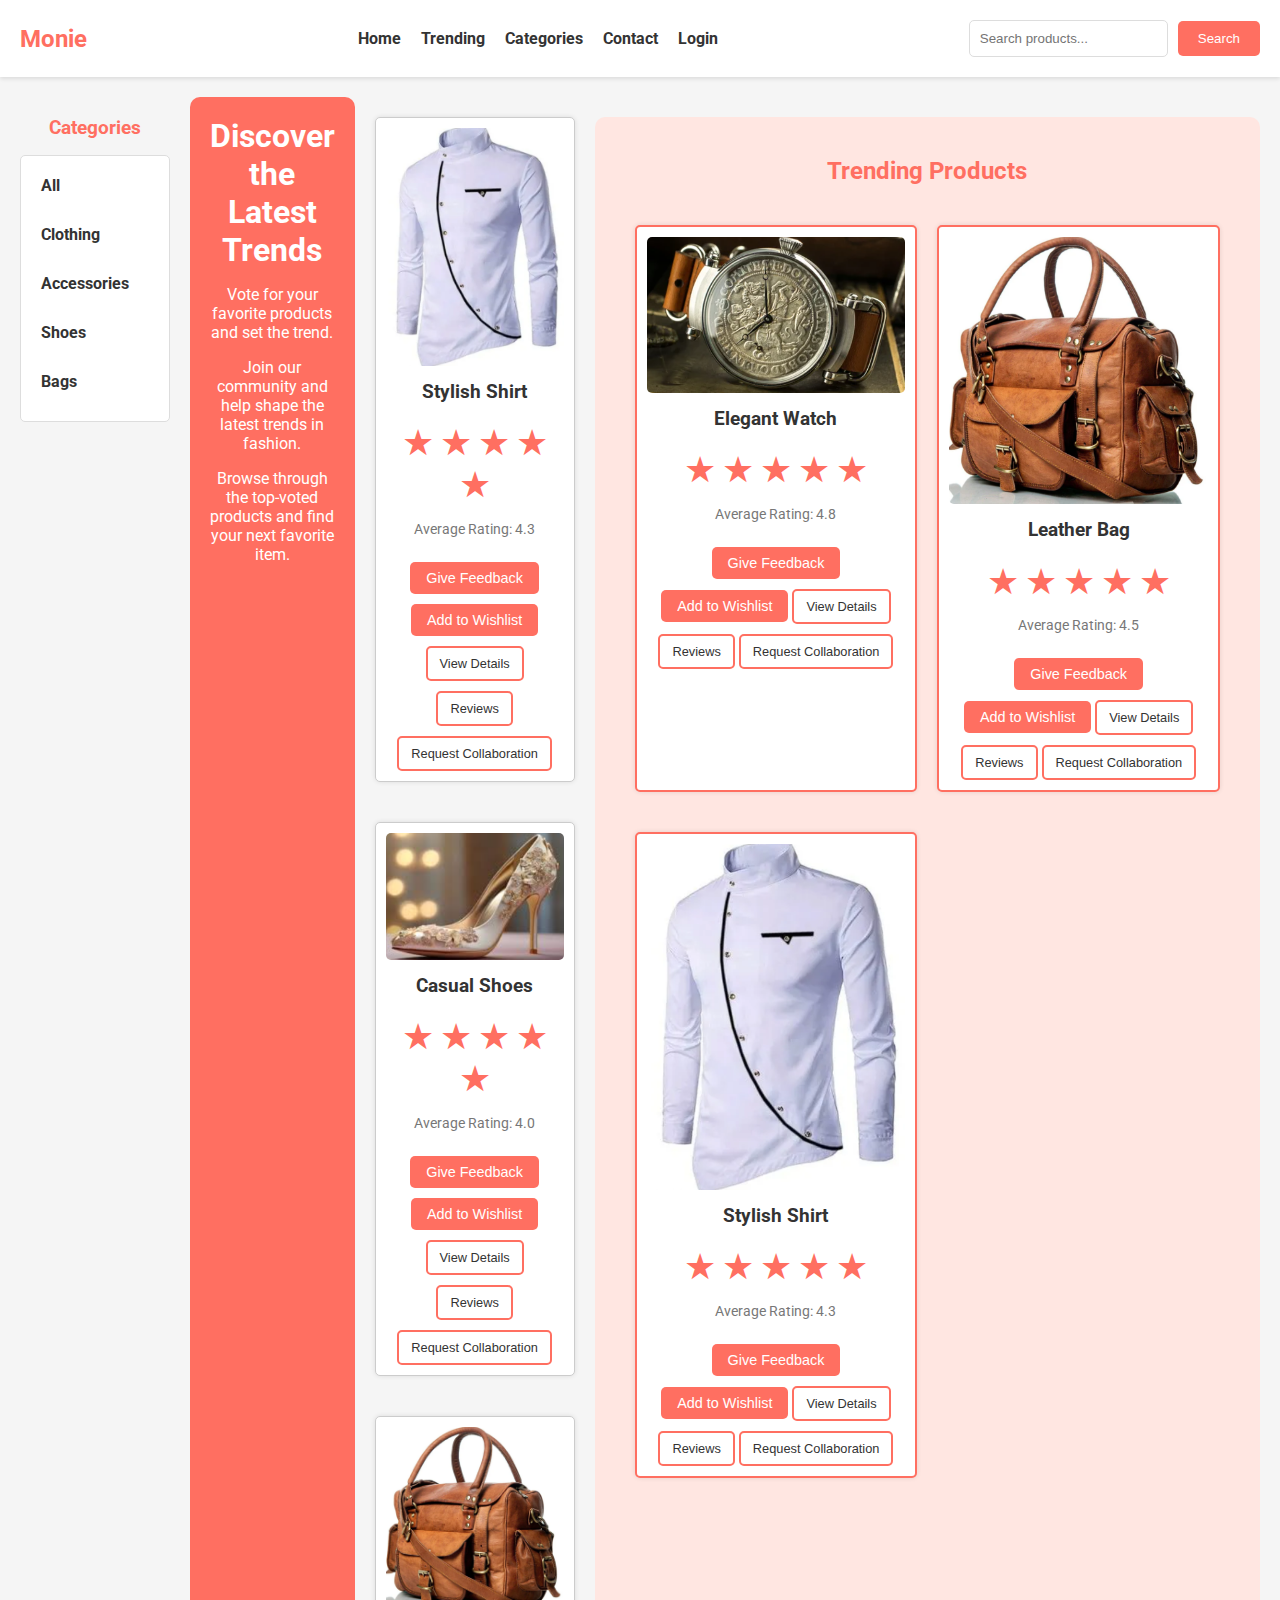
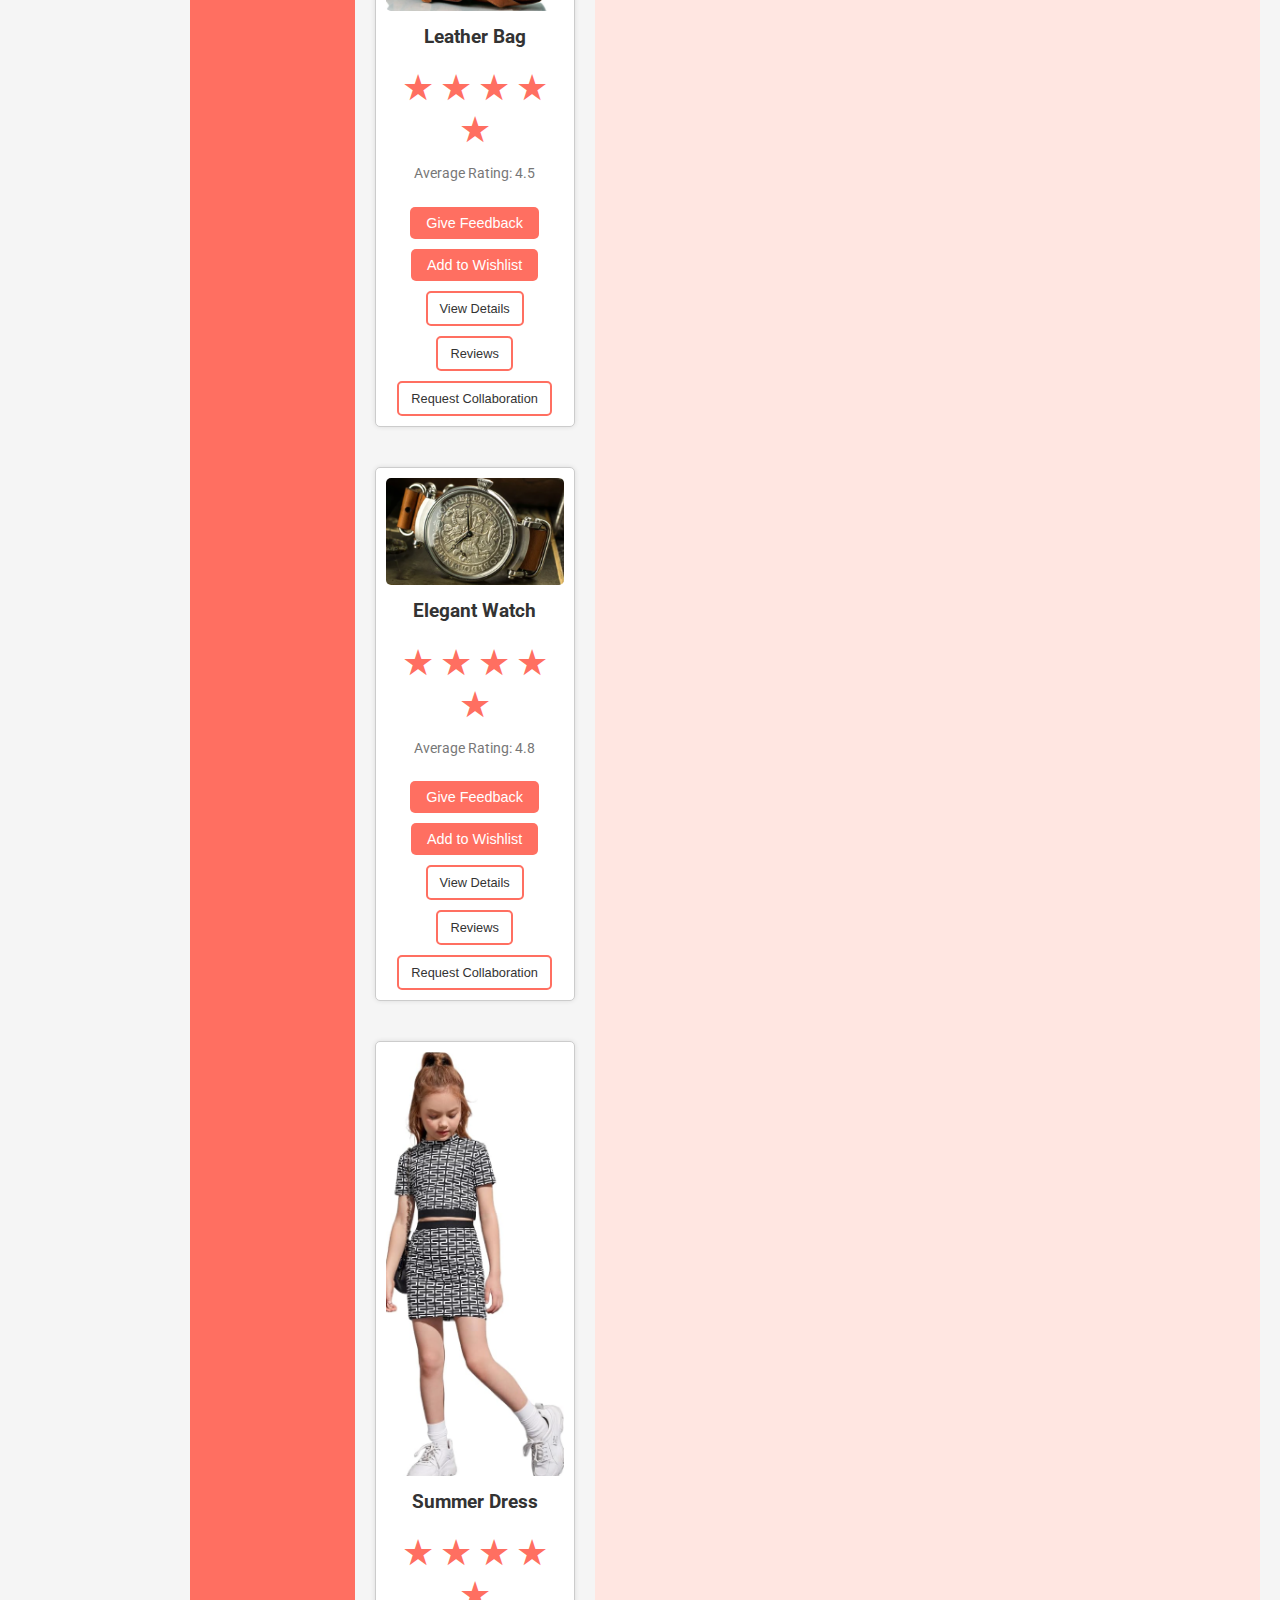
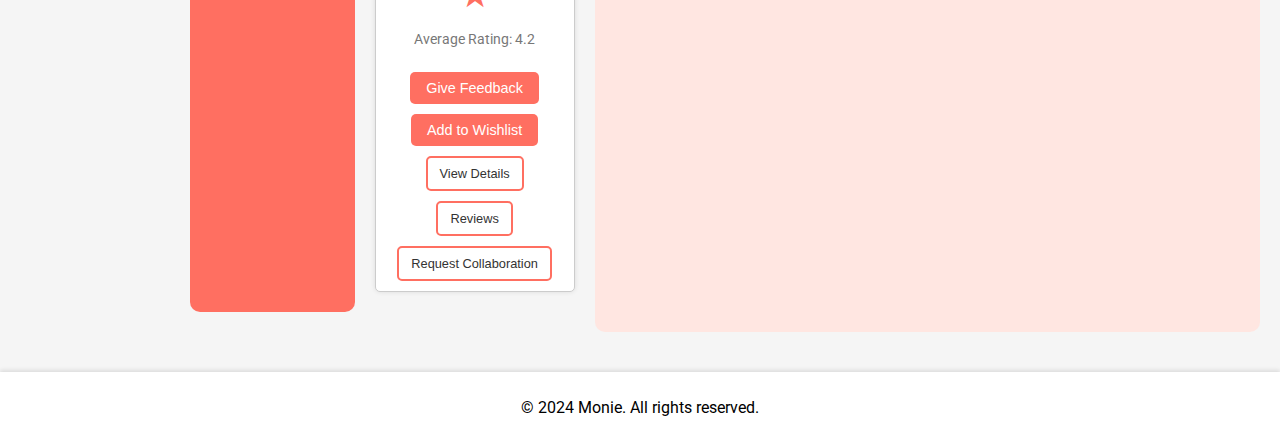
==== index.html @ 7e324d11 "Add files via upload" ====
<!DOCTYPE html>
<html lang="en">
<head>
    <meta charset="UTF-8">
    <meta name="viewport" content="width=device-width, initial-scale=1.0">
    <title>Trend Setting Platform</title>
    <link rel="stylesheet" href="styles.css">
    <link href="https://fonts.googleapis.com/css2?family=Roboto:wght@400;700&display=swap" rel="stylesheet">
</head>
<body>
    <header>
        <div class="logo">Monie</div>
        <nav>
            <ul>
                <li><a href="#">Home</a></li>
                <li><a href="#">Trending</a></li>
                <li><a href="#">Categories</a></li>
                <li><a href="#">Contact</a></li>
                <li><a href="#" id="login">Login</a></li>
            </ul>
        </nav>
        <div class="search-bar">
            <input type="text" placeholder="Search products...">
            <button class="search-btn">Search</button>
        </div>
    </header>
    <main>
        <aside>
            <h3>Categories</h3>
            <ul class="categories">
                <li><a href="#" data-category="all">All</a></li>
                <li><a href="#" data-category="clothing">Clothing</a></li>
                <li><a href="#" data-category="accessories">Accessories</a></li>
                <li><a href="#" data-category="shoes">Shoes</a></li>
                <li><a href="#" data-category="bags">Bags</a></li>
            </ul>
        </aside>
        <section class="hero">
            <h1>Discover the Latest Trends</h1>
            <p>Vote for your favorite products and set the trend.</p>
            <p>Join our community and help shape the latest trends in fashion.</p>
            <p>Browse through the top-voted products and find your next favorite item.</p>
        </section>
        <section class="products">
            <!-- Product cards will be dynamically inserted here -->
        </section>
        <section class="trending">
            <h2>Trending Products</h2>
            <div class="trending-products">
                <!-- Trending products will be dynamically inserted here -->
            </div>
        </section>
    </main>
    <footer>
        <p>&copy; 2024 Monie. All rights reserved.</p>
    </footer>
    <div class="overlay" id="collaborationOverlay">
        <div class="modal">
            <span class="close" id="closeModal">&times;</span>
            <h2>Request Collaboration</h2>
            <form id="collaborationForm">
                <label for="collaborationName">Your Name:</label>
                <input type="text" id="collaborationName" name="collaborationName" required>
                <label for="collaborationMessage">Message:</label>
                <textarea id="collaborationMessage" name="collaborationMessage" rows="4" required></textarea>
                <button type="submit" class="submit-btn">Submit</button>
            </form>
        </div>
    </div>
    <script src="script.js"></script>
</body>
</html>
---- styles.css ----
/* Updated CSS with white background for specific buttons */

body {
    font-family: 'Roboto', sans-serif;
    background-color: #f5f5f5;
    margin: 0;
    padding: 0;
    display: flex;
    flex-direction: column;
    min-height: 100vh;
}

header {
    background-color: #fff;
    padding: 20px;
    box-shadow: 0 2px 4px rgba(0,0,0,0.1);
    display: flex;
    justify-content: space-between;
    align-items: center;
}

.logo {
    font-size: 1.5em;
    font-weight: bold;
    color: #ff6f61; /* Myntra primary color */
}

nav ul {
    list-style: none;
    margin: 0;
    padding: 0;
    display: flex;
}

nav li {
    margin-left: 20px;
}

nav a {
    text-decoration: none;
    color: #333;
    font-weight: bold;
    transition: color 0.3s;
}

nav a:hover {
    color: #ff6f61; /* Myntra primary color on hover */
}

.search-bar {
    display: flex;
    align-items: center;
}

.search-bar input {
    padding: 10px;
    border: 1px solid #ddd;
    border-radius: 5px;
    margin-right: 10px;
}

.search-bar .search-btn {
    background-color: #ff6f61; /* Myntra primary color */
    color: #fff;
    border: none;
    padding: 10px 20px;
    border-radius: 5px;
    cursor: pointer;
}

.search-bar .search-btn:hover {
    background-color: #ff4e3a; /* Darker shade of primary color */
}

main {
    display: flex;
    flex: 1;
    padding: 20px;
}

aside {
    width: 200px;
    margin-right: 20px;
}

aside h3 {
    font-size: 1.2em;
    margin-bottom: 10px;
    text-align: center;
    color: #ff6f61; /* Myntra primary color */
}

.categories {
    list-style: none;
    padding: 0;
    border: 1px solid #ddd;
    border-radius: 5px;
    background-color: #fff;
    padding: 10px;
}

.categories li {
    margin-bottom: 10px;
}

.categories a {
    text-decoration: none;
    color: #333;
    font-weight: bold;
    display: block;
    padding: 10px;
    border-radius: 5px;
    transition: background-color 0.3s, color 0.3s;
}

.categories a:hover {
    background-color: #ff6f61; /* Myntra primary color */
    color: #fff;
}

.hero {
    background-color: #ff6f61; /* Myntra primary color */
    color: #fff;
    text-align: center;
    padding: 20px;
    border-radius: 10px;
    margin-bottom: 20px;
    flex: 1;
}

.hero h1 {
    margin: 0;
    font-size: 2em;
}

.products, .trending-products {
    display: grid;
    grid-template-columns: repeat(auto-fill, minmax(200px, 1fr));
    gap: 20px;
    flex: 1;
    padding: 20px;
}

.product-card {
    background-color: #fff;
    padding: 20px;
    border-radius: 10px;
    box-shadow: 0 2px 4px rgba(0,0,0,0.1);
    text-align: center;
    transition: transform 0.2s;
    position: relative;
}

.product-card:hover {
    transform: translateY(-5px);
}

.product-card img {
    width: 100%;
    height: auto;
    border-radius: 10px;
}

.stars span {
    font-size: 1.5em;
    color: #ff6f61; /* Myntra primary color */
    cursor: pointer;
}

.stars span:hover,
.stars span:hover ~ span {
    color: #ff4e3a; /* Darker shade of primary color */
}

.feedback-btn,
.wishlist-btn {
    background-color: #ff6f61; /* Myntra primary color */
    color: #fff;
    border: none;
    padding: 10px 20px;
    border-radius: 5px;
    cursor: pointer;
    font-size: 0.9em; /* Adjusted font size */
    margin-top: 10px;
}

.feedback-btn:hover,
.wishlist-btn:hover {
    background-color: #ff4e3a; /* Darker shade of primary color */
}

.feedback-section {
    display: none;
    margin-top: 10px;
}

.feedback-section textarea {
    width: 100%;
    padding: 10px;
    border-radius: 5px;
    border: 1px solid #ddd;
    margin-bottom: 10px;
}

.submit-feedback-btn {
    background-color: #ff6f61; /* Myntra primary color */
    color: #fff;
    border: none;
    padding: 10px 20px;
    border-radius: 5px;
    cursor: pointer;
}

.submit-feedback-btn:hover {
    background-color: #ff4e3a; /* Darker shade of primary color */
}

footer {
    background-color: #fff;
    padding: 10px 20px;
    text-align: center;
    box-shadow: 0 -2px 4px rgba(0,0,0,0.1);
    margin-top: 20px;
}

.product-detail,
.review-section {
    display: none;
    margin-top: 20px;
}

.product-detail p,
.review-section p {
    text-align: left;
    color: #333;
    padding: 10px;
    border: 1px solid #ddd;
    border-radius: 5px;
    background: #f5f5f5;
}

.product-detail .close,
.review-section .close {
    background: #ff6f61; /* Myntra primary color */
    color: #fff;
    border: none;
    padding: 5px 10px;
    border-radius: 5px;
    cursor: pointer;
    margin-bottom: 10px;
    float: right;
}

.trending {
    background-color: #ffe6e1;
    border-radius: 10px;
    padding: 20px;
    margin-top: 20px;
}

.trending h2 {
    text-align: center;
    color: #ff6f61; /* Myntra primary color */
    margin-bottom: 20px;
}

.trending-products .product-card {
    border: 2px solid #ff6f61; /* Myntra primary color */
}

.overlay {
    display: none;
    position: fixed;
    top: 0;
    left: 0;
    width: 100%;
    height: 100%;
    background-color: rgba(0, 0, 0, 0.5);
    z-index: 1000;
    justify-content: center;
    align-items: center;
}

.modal {
    background-color: #fff;
    padding: 20px;
    border-radius: 10px;
    box-shadow: 0 0 10px rgba(0, 0, 0, 0.1);
    max-width: 500px;
    width: 100%;
    position: relative;
    text-align: center;
}

.modal h2 {
    color: #ff6f61; /* Myntra primary color */
    margin-bottom: 20px;
}

.modal form {
    display: grid;
    gap: 10px;
}

.modal label {
    font-weight: bold;
    margin-bottom: 5px;
}

.modal input,
.modal textarea {
    width: calc(100% - 20px);
    padding: 10px;
    border-radius: 5px;
    border: 1px solid #ddd;
    font-size: 1em;
}

.modal .submit-btn {
    background-color: #ff6f61; /* Myntra primary color */
    color: #fff;
    border: none;
    padding: 10px 20px;
    border-radius: 5px;
    cursor: pointer;
    font-size: 1em;
    transition: background-color 0.3s ease;
}

.modal .submit-btn:hover {
    background-color: #ff4e3a; /* Darker shade of primary color */
}

.modal .close {
    position: absolute;
    top: 10px;
    right: 10px;
    font-size: 1.5em;
    color: #888;
    cursor: pointer;
}

.modal .close:hover {
    color: #333;
}

.product-card {
    border: 1px solid #ccc;
    padding: 10px;
    margin-bottom: 20px;
    border-radius: 5px;
    box-shadow: 0 0 5px rgba(0, 0, 0, 0.1);
    background-color: #fff;
    text-align: center;
}

.product-card img {
    max-width: 100%;
    border-radius: 5px;
}

.product-card h3 {
    margin-top: 10px;
    font-size: 1.2em;
    color: #333;
}

.product-card .stars {
    margin: 10px 0;
    font-size: 1.5em;
}

.product-card .votes {
    font-size: 0.9em;
    color: #777;
}

.product-card .feedback-btn,
.product-card .wishlist-btn {
    background-color: #ff6f61; /* Myntra primary color */
    color: #fff;
    border: none;
    padding: 8px 16px;
    margin-top: 10px;
    border-radius: 5px;
    cursor: pointer;
    font-size: 0.9em; /* Adjusted font size */
    transition: background-color 0.3s ease;
}

.product-card .feedback-btn:hover,
.product-card .wishlist-btn:hover {
    background-color: #ff4e3a; /* Darker shade of primary color */
}

.product-card .details-btn,
.product-card .review-btn,
.product-card .request-collaboration-btn {
    background-color: #fff; /* White background */
    color: #333; /* Dark text color */
    border: 2px solid #ff6f61; /* Myntra primary color */
    padding: 8px 12px;
    margin-top: 10px;
    border-radius: 5px;
    cursor: pointer;
    font-size: 0.8em;
    transition: background-color 0.3s ease, color 0.3s ease;
}

.product-card .details-btn:hover,
.product-card .review-btn:hover,
.product-card .request-collaboration-btn:hover {
    background-color: #ff6f61; /* Myntra primary color on hover */
    color: #fff; /* White text color on hover */
}
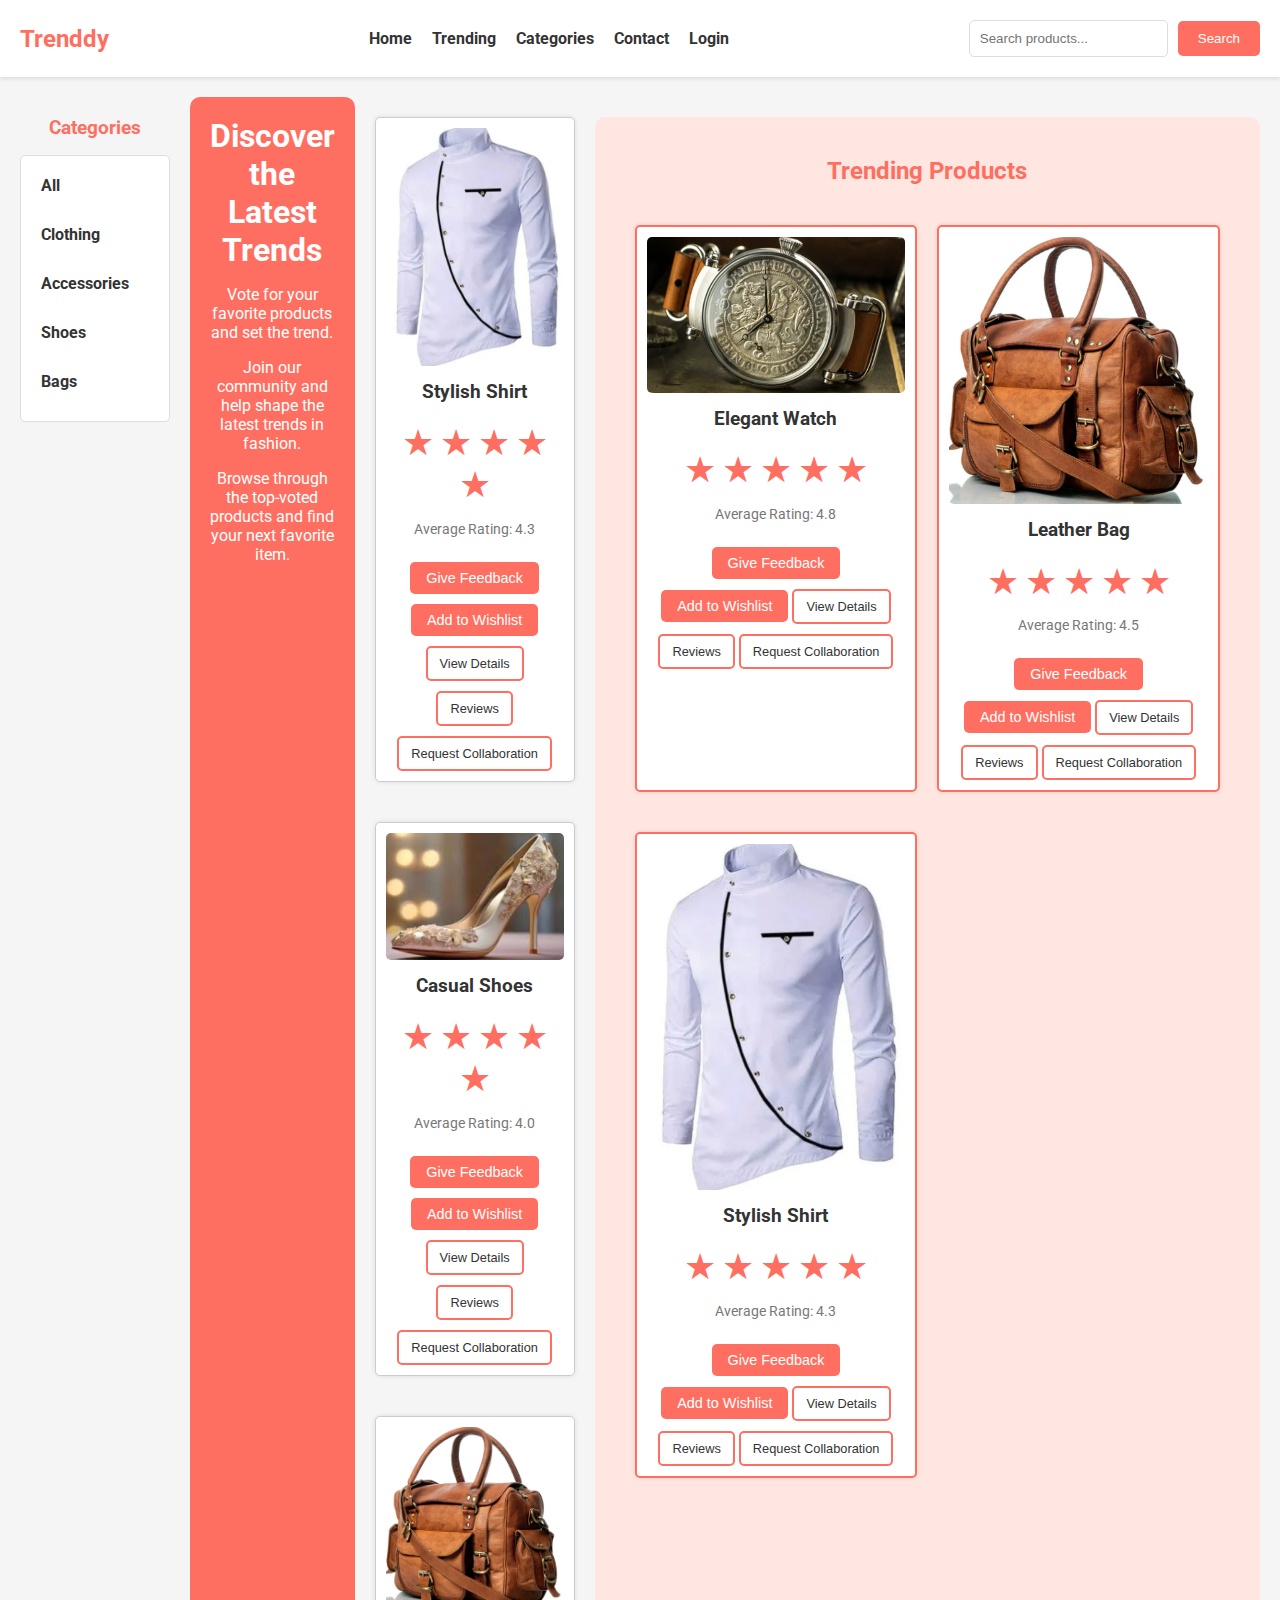
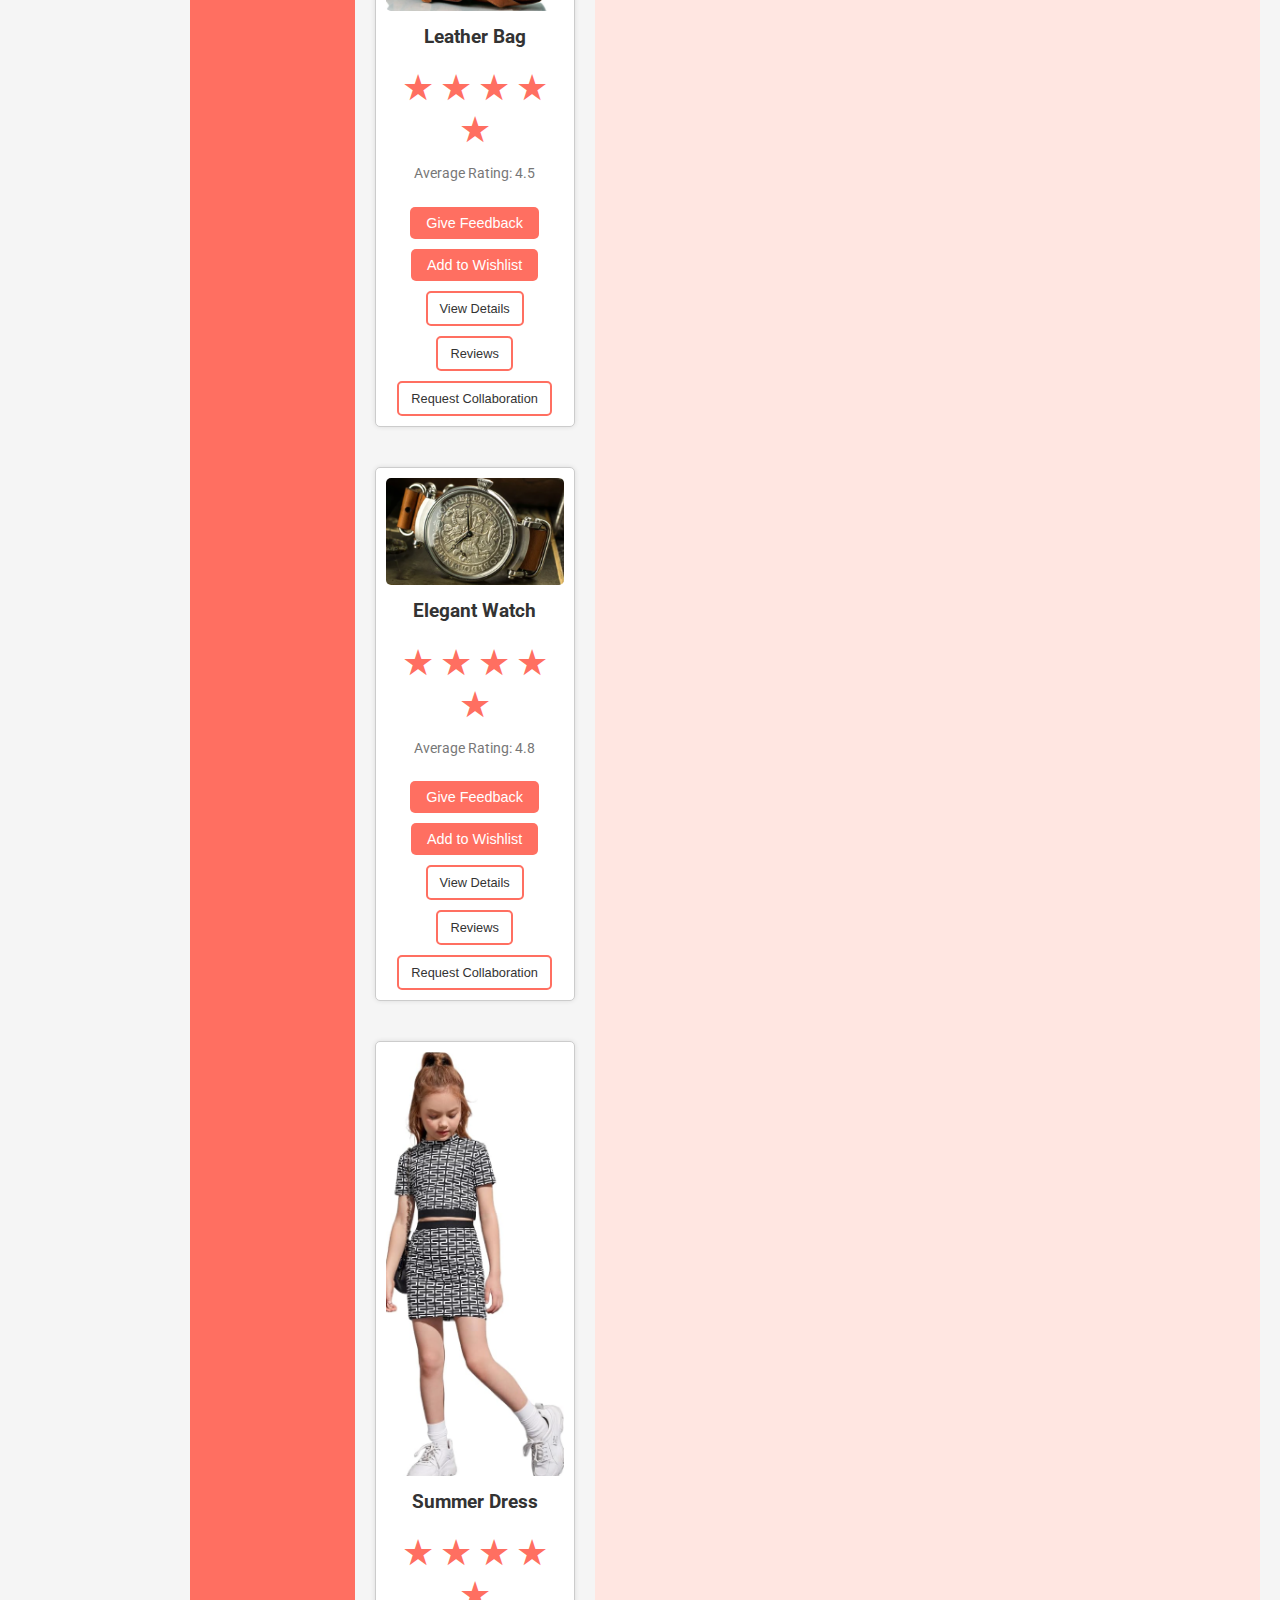
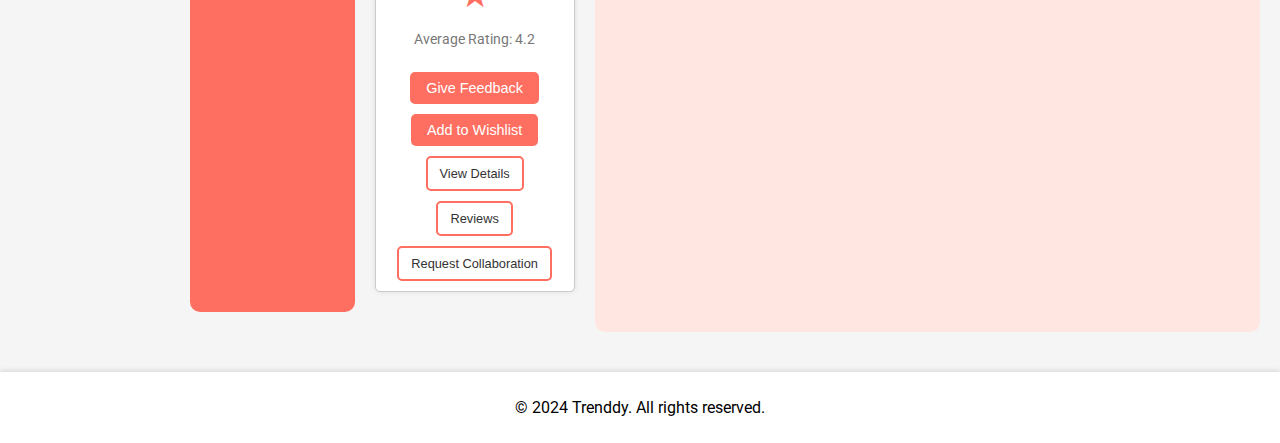
==== commit 7d6683cf: "Update index.html" ====
--- a/index.html
+++ b/index.html
@@ -9,7 +9,7 @@
 </head>
 <body>
     <header>
-        <div class="logo">Monie</div>
+        <div class="logo">Trenddy</div>
         <nav>
             <ul>
                 <li><a href="#">Home</a></li>
@@ -52,7 +52,7 @@
         </section>
     </main>
     <footer>
-        <p>&copy; 2024 Monie. All rights reserved.</p>
+        <p>&copy; 2024 Trenddy. All rights reserved.</p>
     </footer>
     <div class="overlay" id="collaborationOverlay">
         <div class="modal">
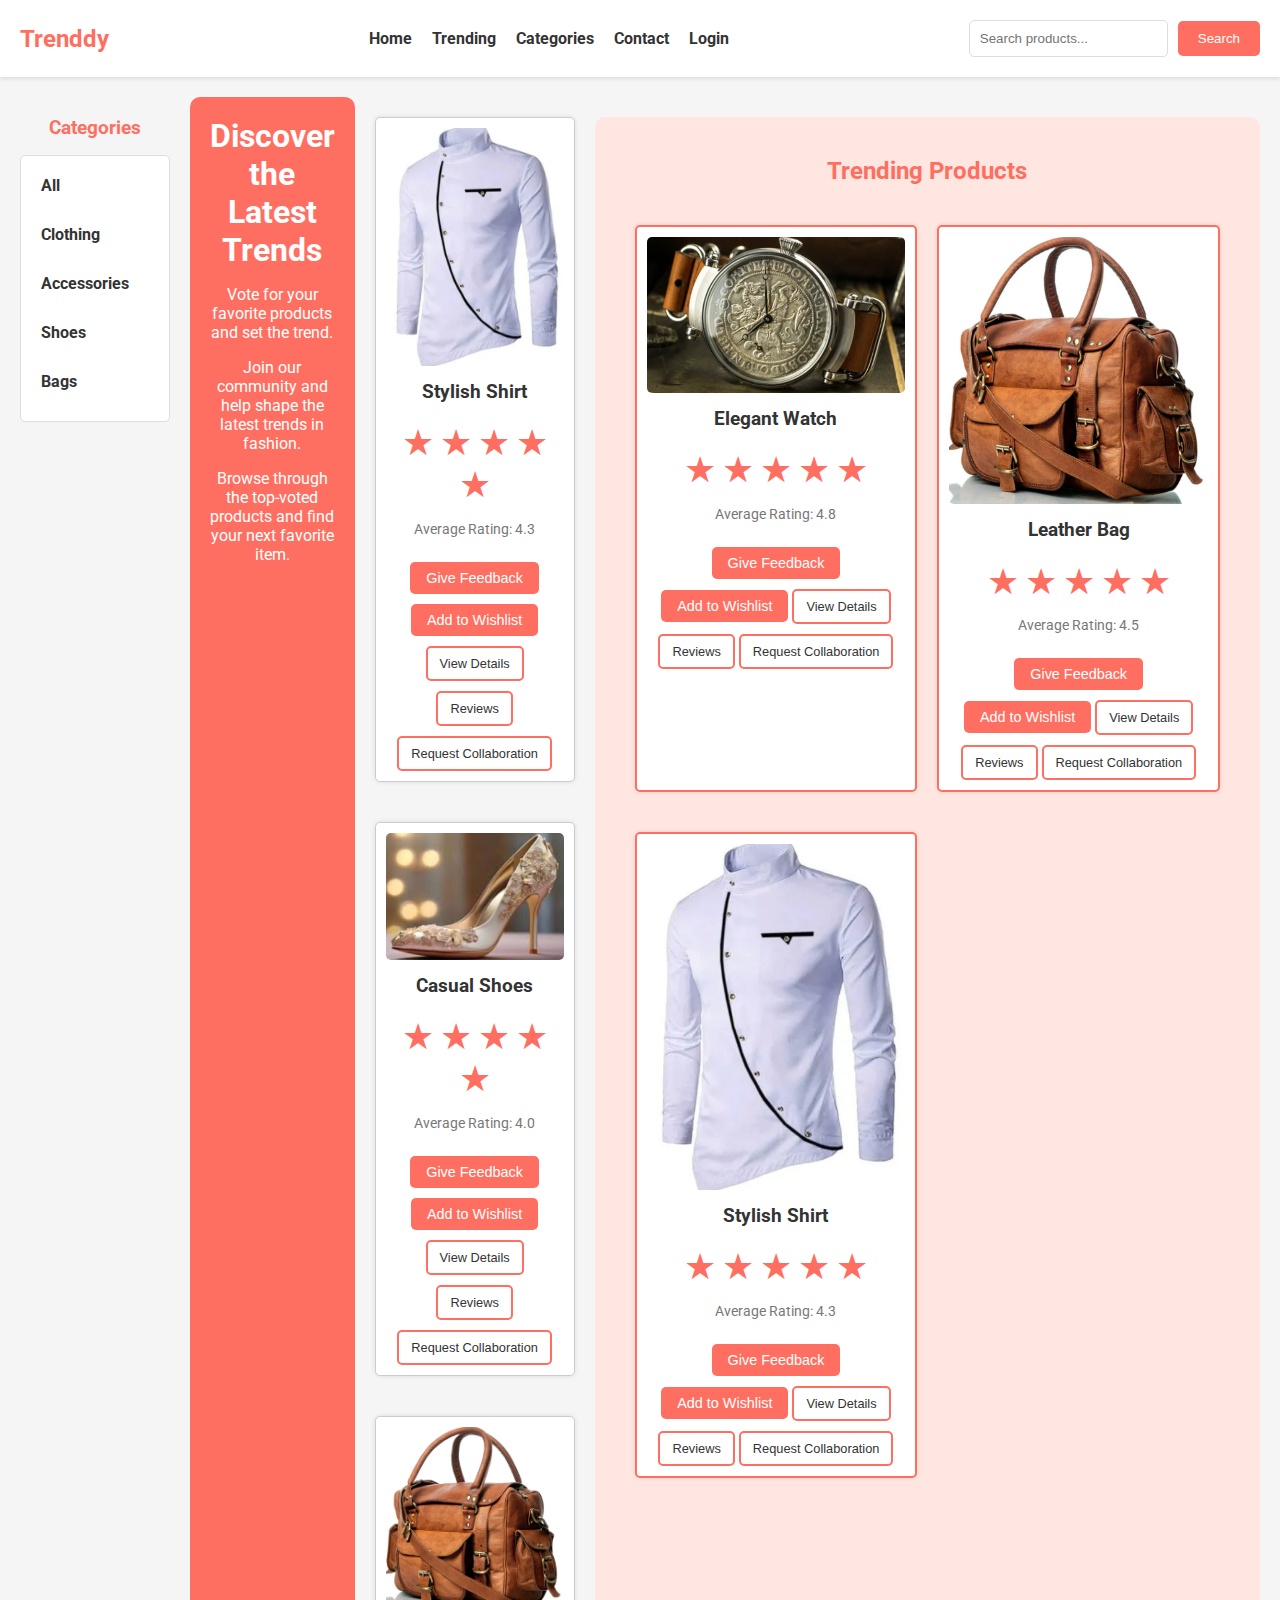
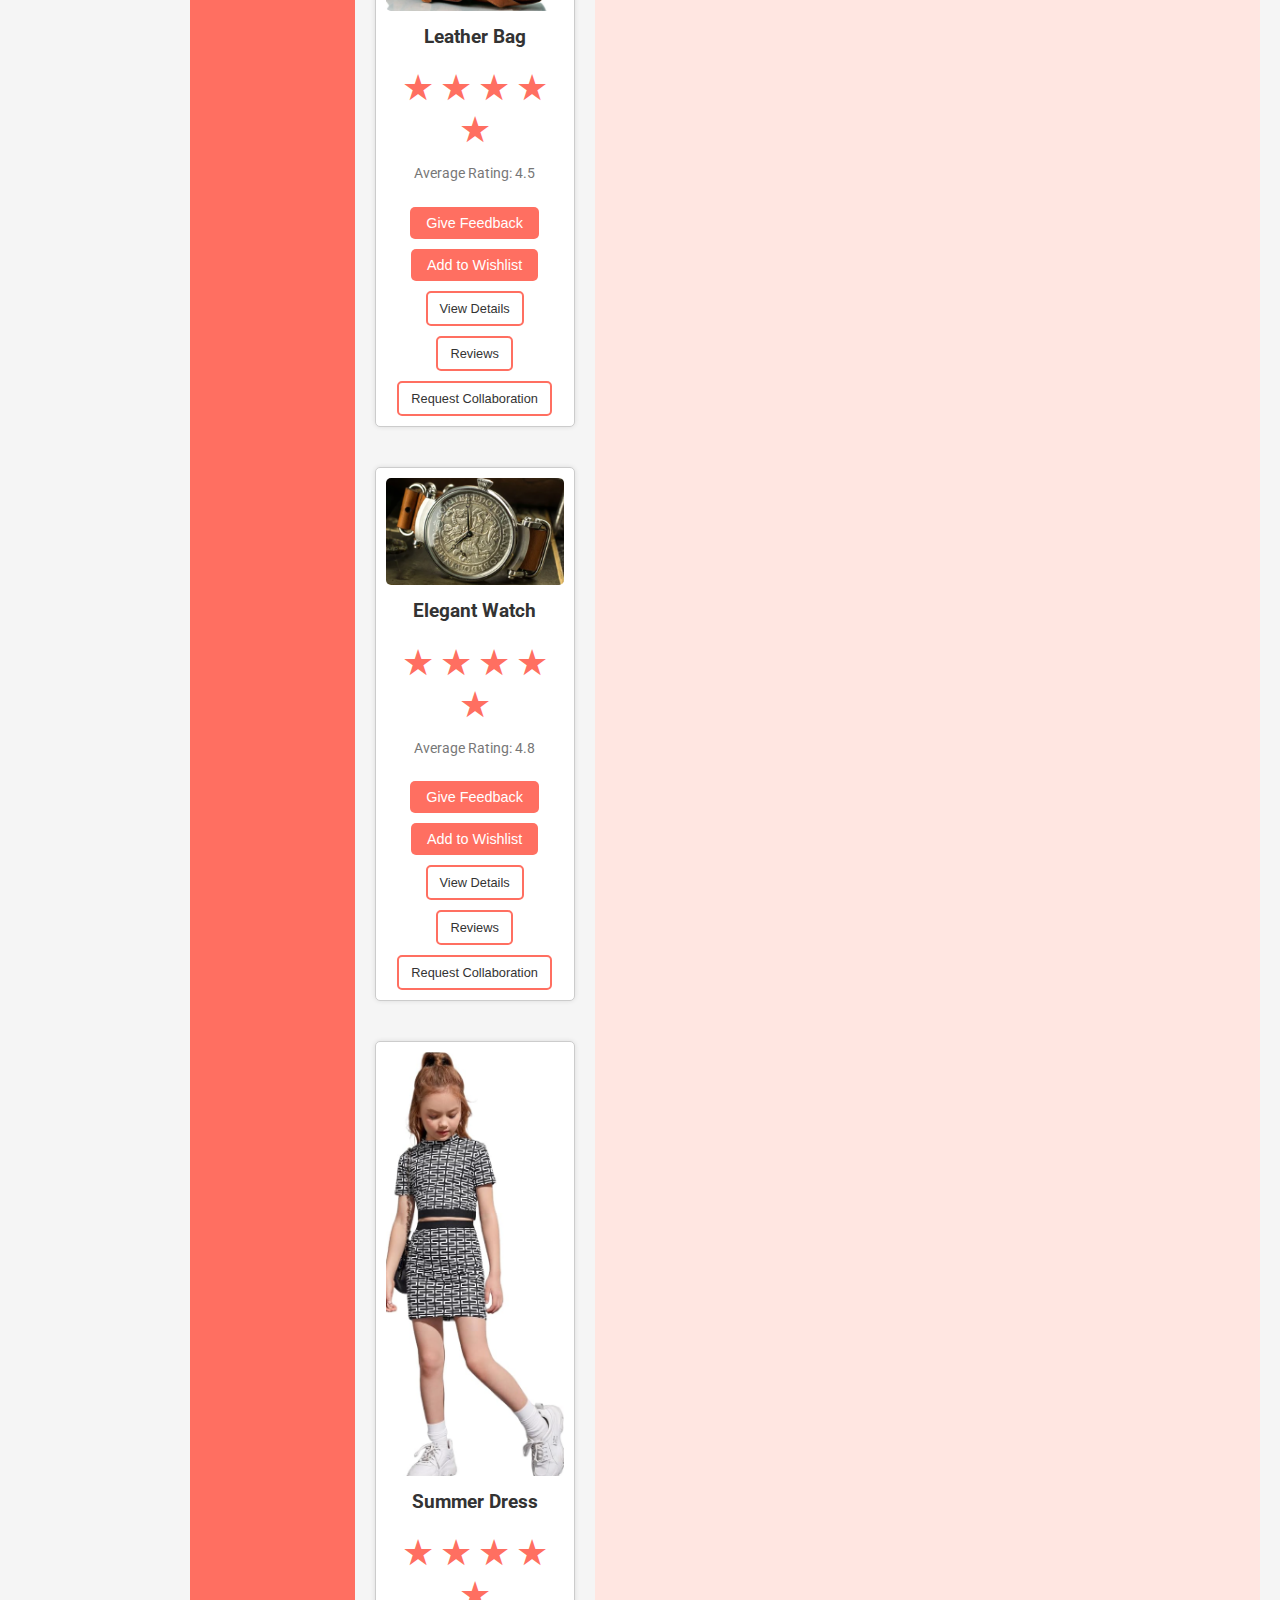
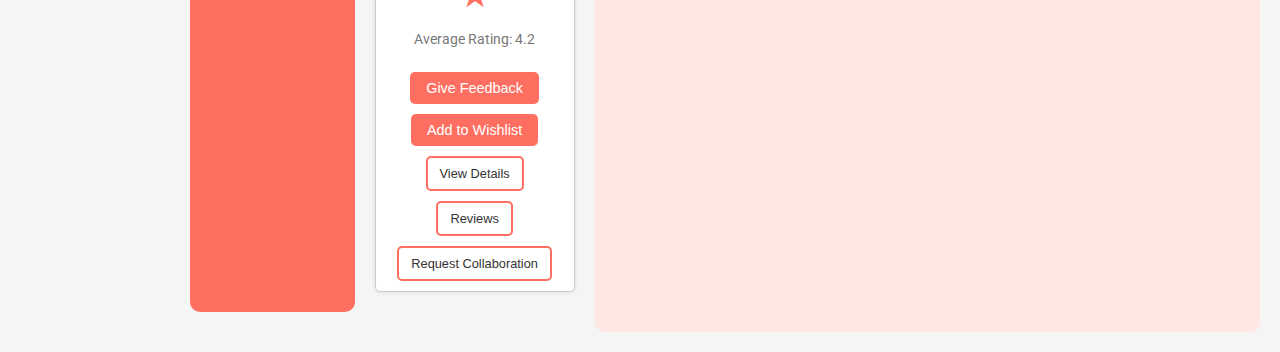
==== commit 4436bcac: "Update index.html" ====
--- a/index.html
+++ b/index.html
@@ -51,9 +51,7 @@
             </div>
         </section>
     </main>
-    <footer>
-        <p>&copy; 2024 Trenddy. All rights reserved.</p>
-    </footer>
+
     <div class="overlay" id="collaborationOverlay">
         <div class="modal">
             <span class="close" id="closeModal">&times;</span>
